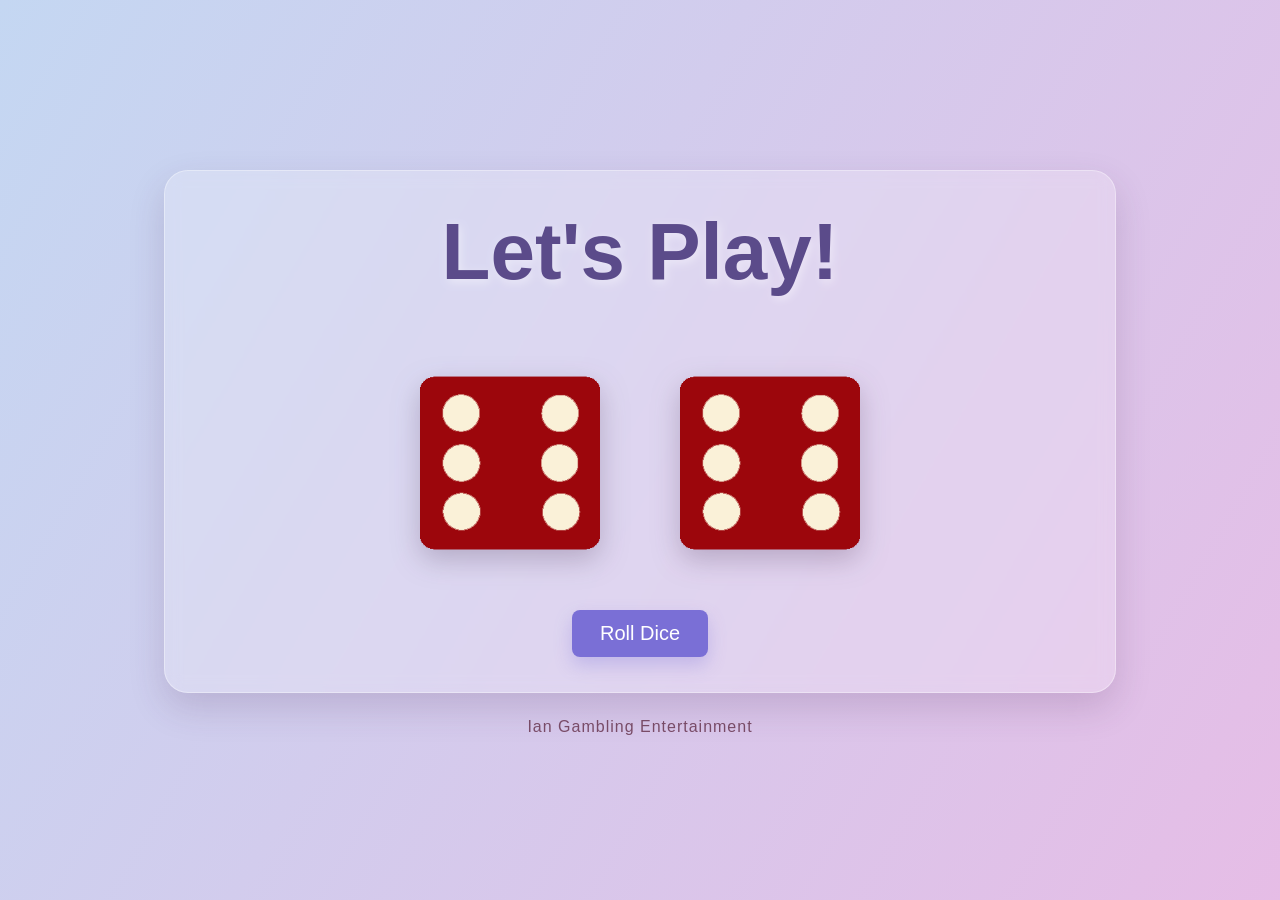
==== index.html @ 394dd95b "Rename index.html" ====
<!DOCTYPE html>
<html lang="en" dir="ltr">
  <head>
    <meta charset="utf-8" />
    <title>Dice Game</title>
    <link rel="stylesheet" href="styles.css" />
    
  </head>
  <body>
    
    <div class="container">
      <h1>Let's Play!</h1>
      <div class="dice">
        <p class="player1-name">Player 1</p>
        <img class="img1" src="images/dice6.png" alt="Dice Image" />
      </div>
      <div class="dice">
        <p class="player2-name">Player 2</p>
        <img class="img2" src="images/dice6.png" alt="Dice Image" /> 
      </div>

      <div class="btn-container">
      <button class="btn">Roll Dice</button>
      </div>

    </div>
    
    <footer>Ian Gambling Entertainment</footer>

    <script src="index.js"></script>
  </body>
</html>
---- styles.css ----
body {
  margin: 0;
  min-height: 100vh;
  display: flex;
  flex-direction: column;
  justify-content: center;
  align-items: center;
  background: linear-gradient(300deg, #d4e4e9, #e9bfc6, #f1b4e2, #c4d7f2);
  background-repeat: no-repeat;
  background-size: 400% 400%;
  animation: gradient-animation 18s ease infinite;
  font-family: "Segoe UI", Tahoma, Geneva, Verdana, sans-serif;
}

.container {
  width: min(900px, 90%);
  margin: 30px auto 10px;
  padding: 35px 25px;
  text-align: center;
  background: rgba(255, 255, 255, 0.22);
  border: 1px solid rgba(255, 255, 255, 0.35);
  border-radius: 24px;
  box-shadow: 0 15px 35px rgba(84, 50, 92, 0.18);
  backdrop-filter: blur(8px);
}

.container > .dice {
  margin: 15px 18px;
}

h1 {
  margin: 0 0 25px;
  font-size: clamp(3rem, 7vw, 5rem);
  color: #5b4b8a;
  text-shadow: 2px 3px 10px rgba(255, 255, 255, 0.45);
}

.dice {
  display: inline-block;
  margin: 15px 25px;
  padding: 20px;
  vertical-align: top;
}

p {
  margin: 0 0 15px;
  font-size: clamp(1.7rem, 3vw, 2.2rem);
  font-weight: 700;
  color: #9b4d70;
  text-shadow: 1px 1px 4px rgba(90, 57, 86, 0.2);
}

img {
  width: 180px;
  height: 180px;
  object-fit: contain;
  filter: drop-shadow(0 10px 14px rgba(60, 37, 67, 0.25));
}

footer {
  text-align: center;
  margin: 15px 0 25px;
  font-size: 1rem;
  letter-spacing: 1px;
  color: #7a4d68;
}

.btn {
  margin-top: 10px;
  padding: 12px 28px;
  font-size: 20px;
  color: #fff;
  background-color: #7a6fd6;
  border: none;
  border-radius: 8px;
  cursor: pointer;
  box-shadow: 0 8px 18px rgba(122, 111, 214, 0.3);
}

.btn:hover {
  background-color: #6157bf;
}

.btn-container {
  display: block;
  width: 100%;
  margin-top: 8px;
  text-align: center;
  clear: both;
}

@media (max-width: 768px) {
  .container {
    padding: 25px 15px;
  }

  .dice {
    display: block;
    margin: 10px auto;
  }

  img {
    width: 150px;
    height: 150px;
  }
}
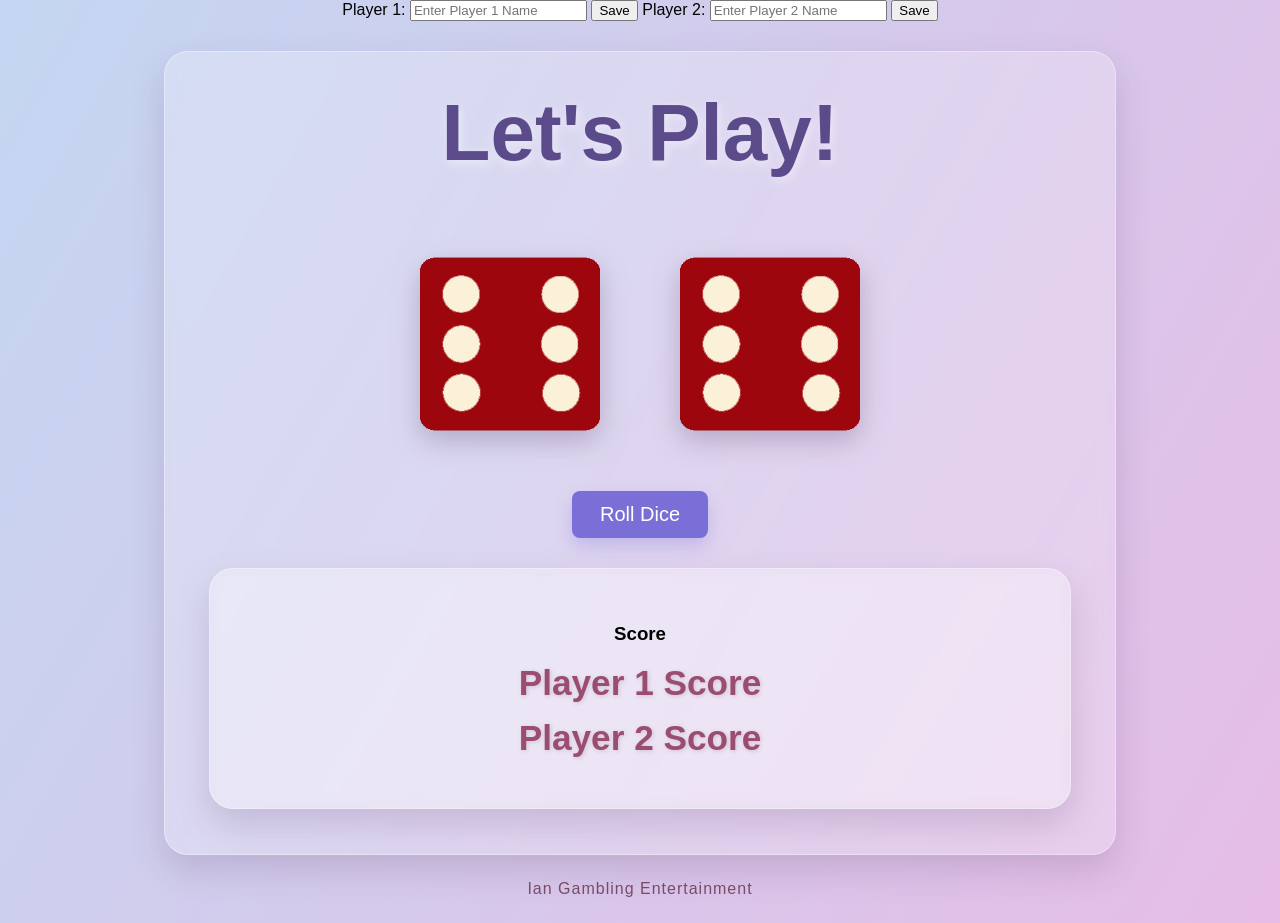
==== commit e13d0a7e: "Add input fields for player names in index.html" ====
--- a/index.html
+++ b/index.html
@@ -1,32 +1,53 @@
 <!DOCTYPE html>
 <html lang="en" dir="ltr">
-  <head>
-    <meta charset="utf-8" />
-    <title>Dice Game</title>
-    <link rel="stylesheet" href="styles.css" />
-    
-  </head>
-  <body>
-    
+
+<head>
+  <meta charset="utf-8" />
+  <title>Dice Game</title>
+  <link rel="stylesheet" href="styles.css" />
+
+</head>
+
+<body>
+  <div class="input-container">
+    <label>Player 1: </label>
+    <input type="text" id="player1-input" placeholder="Enter Player 1 Name" />
+    <button id="myButton1">Save</button>
+
+    <label>Player 2: </label>
+    <input type="text" id="player2-input" placeholder="Enter Player 2 Name" />
+    <button id="myButton2">Save</button>
+  </div>
+
+  <div class="container">
+    <h1>Let's Play!</h1>
+    <div class="dice">
+      <p class="player1-name">Player 1</p>
+      <img class="img1" src="images/dice6.png" alt="Dice Image" />
+    </div>
+
+    <div class="dice">
+      <p class="player2-name">Player 2</p>
+      <img class="img2" src="images/dice6.png" alt="Dice Image" />
+    </div>
+
+    <div class="btn-container">
+      <button class="btn">Roll Dice</button>
+    </div>
+
     <div class="container">
-      <h1>Let's Play!</h1>
-      <div class="dice">
-        <p class="player1-name">Player 1</p>
-        <img class="img1" src="images/dice6.png" alt="Dice Image" />
+      <h3>Score</h3>
+      <div>
+        <p class="score1">Player 1 Score</p>
+        <p class="score2">Player 2 Score</p>
       </div>
-      <div class="dice">
-        <p class="player2-name">Player 2</p>
-        <img class="img2" src="images/dice6.png" alt="Dice Image" /> 
-      </div>
+    </div>
 
-      <div class="btn-container">
-      <button class="btn">Roll Dice</button>
-      </div>
+  </div>
 
-    </div>
-    
-    <footer>Ian Gambling Entertainment</footer>
+  <footer>Ian Gambling Entertainment</footer>
 
-    <script src="index.js"></script>
-  </body>
+  <script src="index.js"></script>
+</body>
+
 </html>
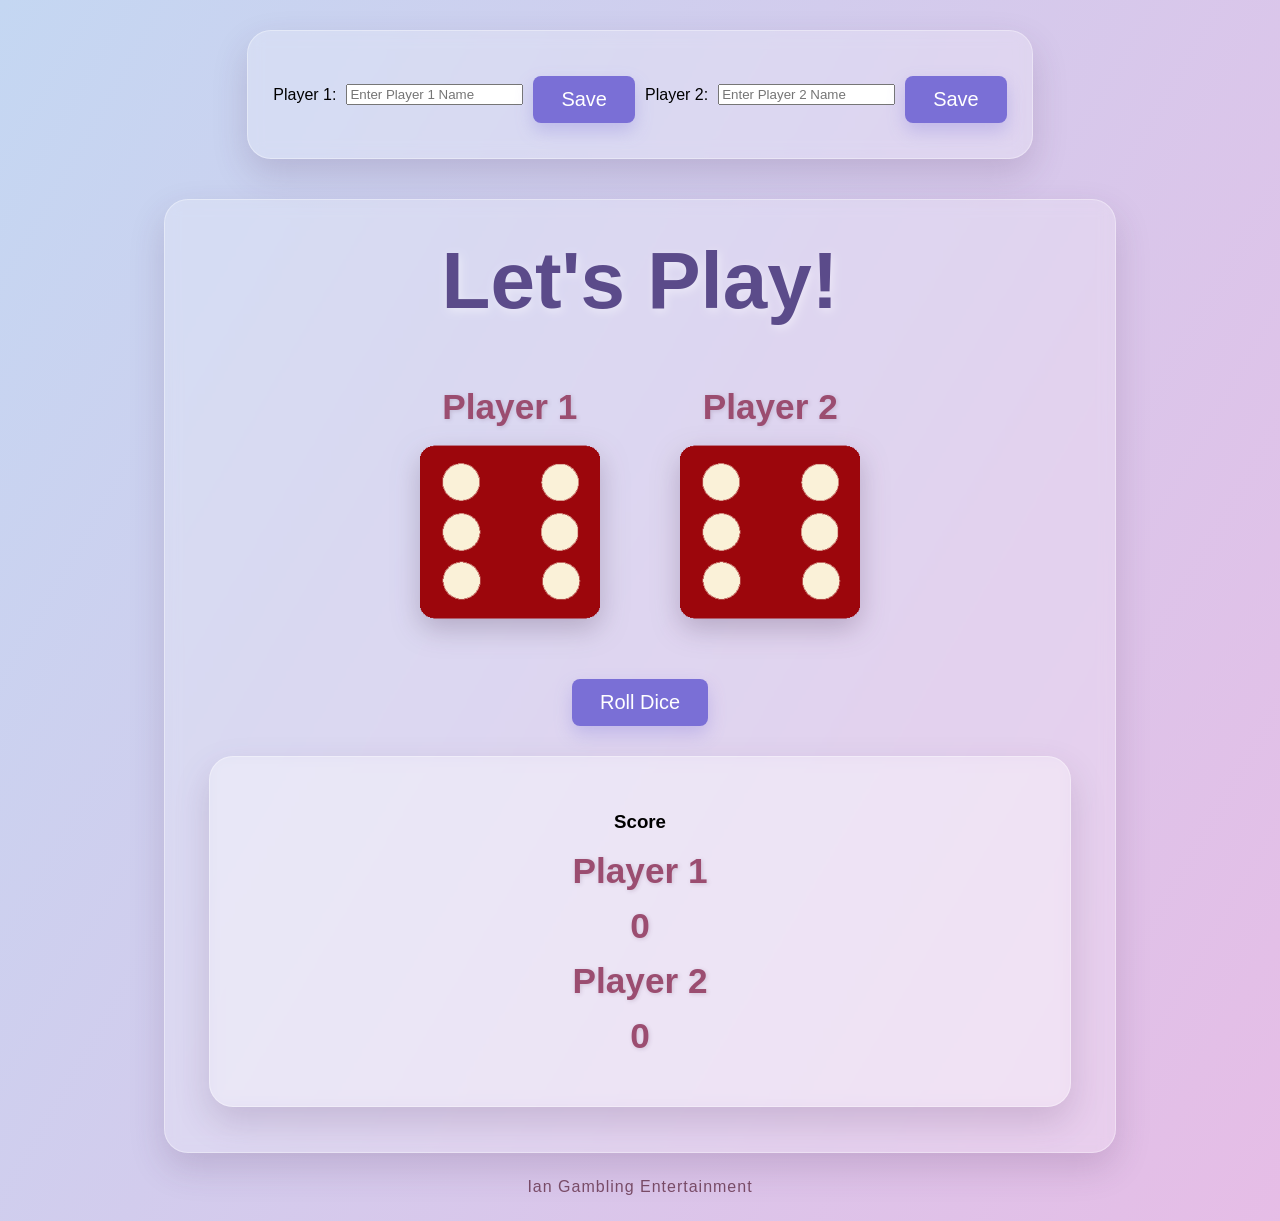
==== commit 50f87ea3: "Refactor HTML structure and remove duplicates" ====
--- a/index.html
+++ b/index.html
@@ -1,53 +1,57 @@
-<!DOCTYPE html>
+<!doctype html>
 <html lang="en" dir="ltr">
+  <head>
+    <meta charset="utf-8" />
+    <title>Dice Game</title>
+    <link rel="stylesheet" href="styles.css" />
+  </head>
 
-<head>
-  <meta charset="utf-8" />
-  <title>Dice Game</title>
-  <link rel="stylesheet" href="styles.css" />
+  <body>
+    <div class="input-container">
+      <label>Player 1: </label>
+      <input type="text" id="player1-input" placeholder="Enter Player 1 Name" />
+      <button id="myButton1">Save</button>
 
-</head>
-
-<body>
-  <div class="input-container">
-    <label>Player 1: </label>
-    <input type="text" id="player1-input" placeholder="Enter Player 1 Name" />
-    <button id="myButton1">Save</button>
-
-    <label>Player 2: </label>
-    <input type="text" id="player2-input" placeholder="Enter Player 2 Name" />
-    <button id="myButton2">Save</button>
-  </div>
-
-  <div class="container">
-    <h1>Let's Play!</h1>
-    <div class="dice">
-      <p class="player1-name">Player 1</p>
-      <img class="img1" src="images/dice6.png" alt="Dice Image" />
-    </div>
-
-    <div class="dice">
-      <p class="player2-name">Player 2</p>
-      <img class="img2" src="images/dice6.png" alt="Dice Image" />
-    </div>
-
-    <div class="btn-container">
-      <button class="btn">Roll Dice</button>
+      <label>Player 2: </label>
+      <input type="text" id="player2-input" placeholder="Enter Player 2 Name" />
+      <button id="myButton2">Save</button>
     </div>
 
     <div class="container">
-      <h3>Score</h3>
-      <div>
-        <p class="score1">Player 1 Score</p>
-        <p class="score2">Player 2 Score</p>
+      <h1 class="play-text">Let's Play!</h1>
+      <div class="dice">
+        <p class="player1-name">Player 1</p>
+        <img class="img1" src="images/dice6.png" alt="Dice Image" />
+      </div>
+
+      <div class="dice">
+        <p class="player2-name">Player 2</p>
+        <img class="img2" src="images/dice6.png" alt="Dice Image" />
+      </div>
+
+      <div class="btn-container">
+        <button class="btn">Roll Dice</button>
+      </div>
+
+      <div class="container">
+        <div class="score-container">
+          <h3>Score</h3>
+          <div class="score-grid">
+            <div class="score-block">
+              <p class="score1">Player 1</p>
+              <p class="player1-score">0</p>
+            </div>
+            <div class="score-block">
+              <p class="score2">Player 2</p>
+              <p class="player2-score">0</p>
+            </div>
+          </div>
+        </div>
       </div>
     </div>
 
-  </div>
+    <footer>Ian Gambling Entertainment</footer>
 
-  <footer>Ian Gambling Entertainment</footer>
-
-  <script src="index.js"></script>
-</body>
-
+    <script src="index.js"></script>
+  </body>
 </html>
--- a/styles.css
+++ b/styles.css
@@ -23,6 +23,22 @@
   box-shadow: 0 15px 35px rgba(84, 50, 92, 0.18);
   backdrop-filter: blur(8px);
 }
+
+.input-container { 
+  display: flex;
+  justify-content: center;
+  align-items: center;
+  gap: 10px;
+  margin: 30px auto 10px;
+  padding: 35px 25px;
+  text-align: center;
+  background: rgba(255, 255, 255, 0.22);
+  border: 1px solid rgba(255, 255, 255, 0.35);
+  border-radius: 24px;
+  box-shadow: 0 15px 35px rgba(84, 50, 92, 0.18);
+  backdrop-filter: blur(8px);
+}
+
 
 .container > .dice {
   margin: 15px 18px;
@@ -76,6 +92,17 @@
   cursor: pointer;
   box-shadow: 0 8px 18px rgba(122, 111, 214, 0.3);
 }
+#myButton1, #myButton2 { 
+  margin-top: 10px;
+  padding: 12px 28px;
+  font-size: 20px;
+  color: #fff;
+  background-color: #7a6fd6;
+  border: none;
+  border-radius: 8px;
+  cursor: pointer;
+  box-shadow: 0 8px 18px rgba(122, 111, 214, 0.3);
+}
 
 .btn:hover {
   background-color: #6157bf;
